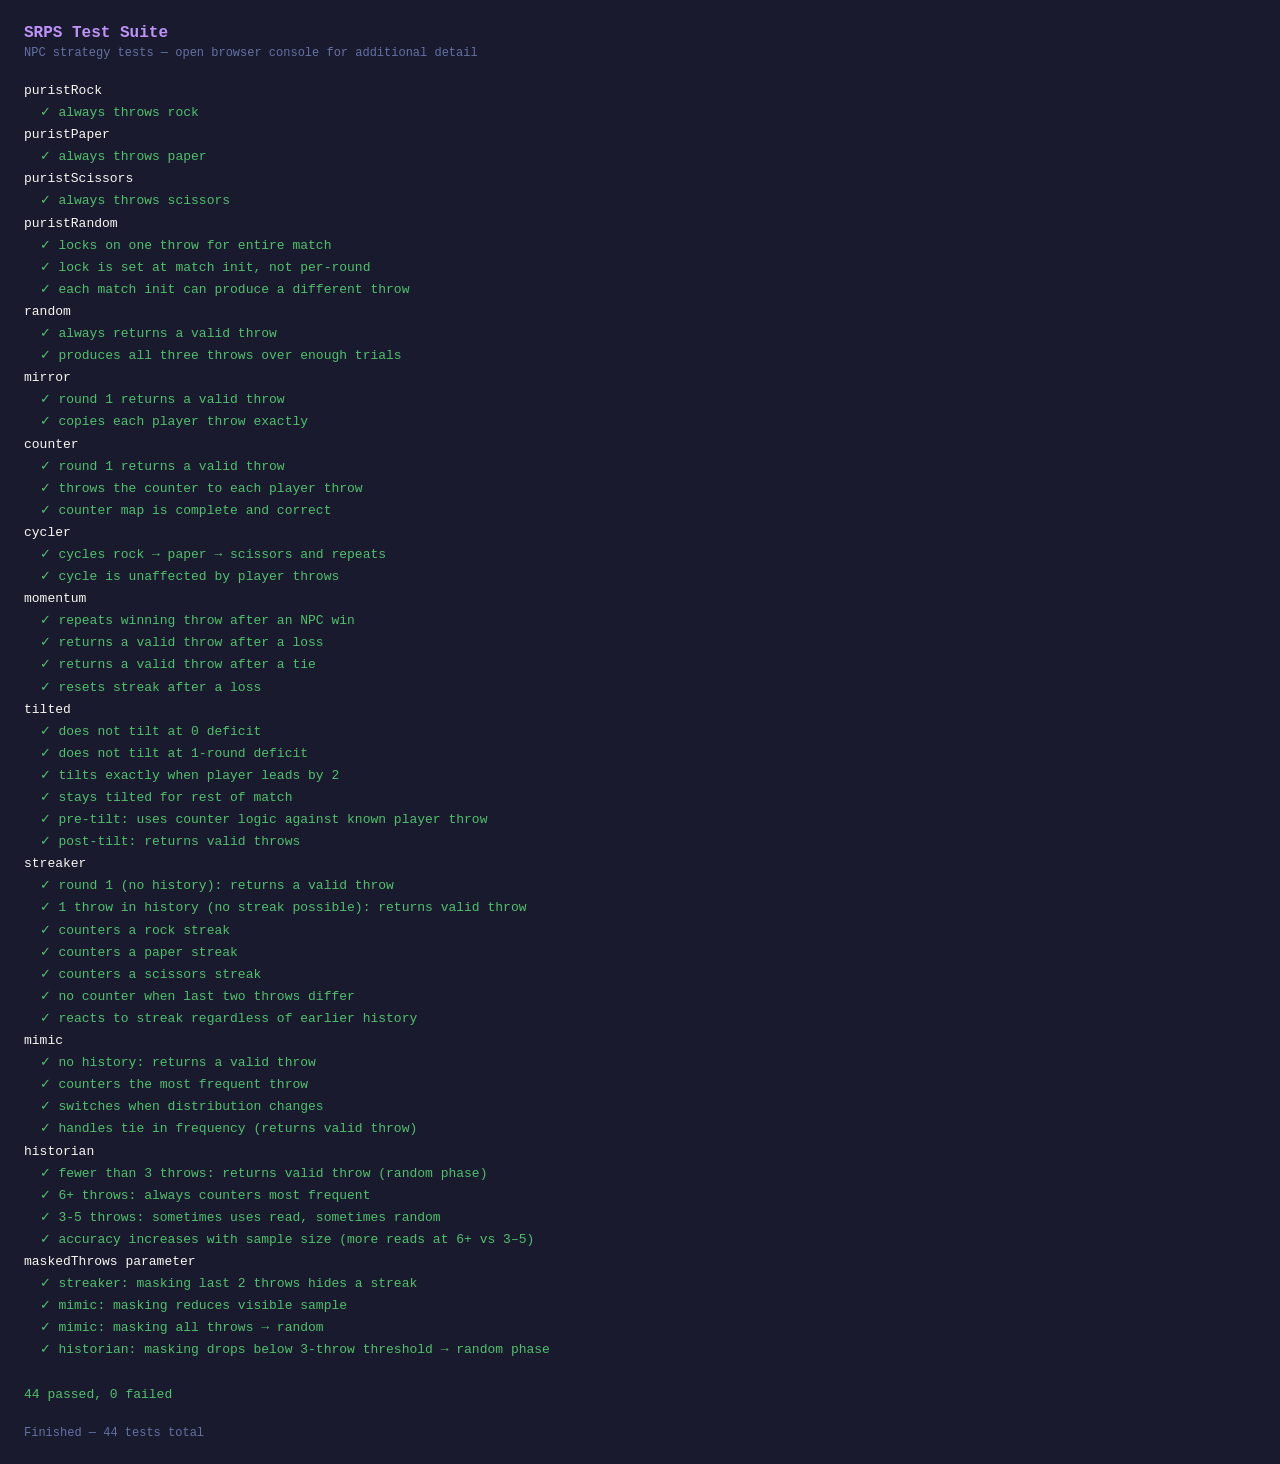
==== tests.html @ d5f6846d "v0.1.2: full season loop, all 5 tournaments, bracket toggle - All 5 tournament tiers with correct br" ====
<!DOCTYPE html>
<html lang="en">
<head>
  <meta charset="UTF-8">
  <title>SRPS Tests</title>
  <style>
    body {
      background: #1a1a2e;
      color: #f8f8f2;
      font-family: 'Courier New', monospace;
      font-size: 13px;
      padding: 24px;
      margin: 0;
    }
    h1 { color: #bd93f9; margin: 0 0 4px; font-size: 16px; }
    p  { color: #6272a4; margin: 0 0 20px; font-size: 12px; }
    #output {
      white-space: pre;
      line-height: 1.7;
    }
    #status {
      margin-top: 20px;
      font-size: 12px;
      color: #6272a4;
    }
  </style>
</head>
<body>
  <h1>SRPS Test Suite</h1>
  <p>NPC strategy tests — open browser console for additional detail</p>
  <div id="output">Running…</div>
  <div id="status"></div>

  <script type="module">
    import { runAll } from './js/tests/testRunner.js';
    import './js/tests/npc.test.js';

    const output = document.getElementById('output');
    const status = document.getElementById('status');

    const { totalPass, totalFail } = await runAll(output);

    status.textContent = `Finished — ${totalPass + totalFail} tests total`;
    document.title = `${totalFail === 0 ? '✓' : '✗'} SRPS Tests`;
  </script>
</body>
</html>
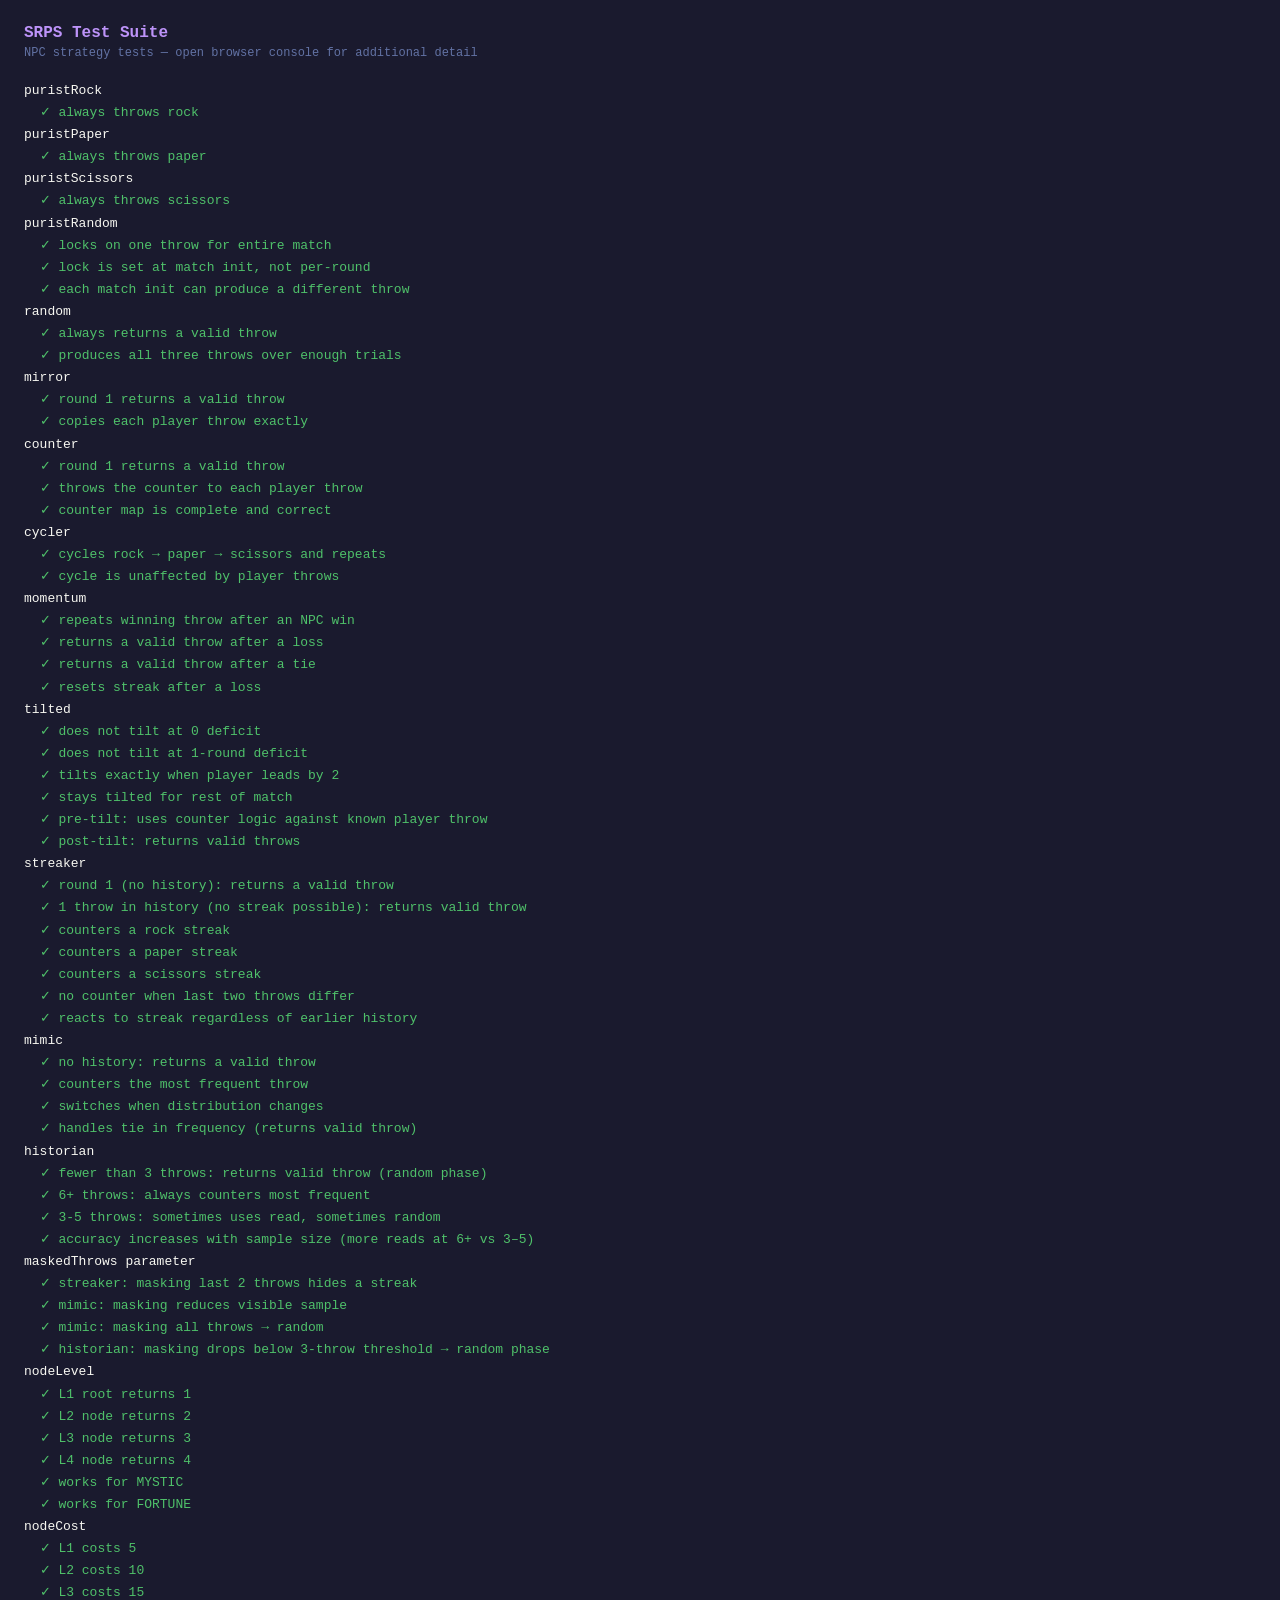
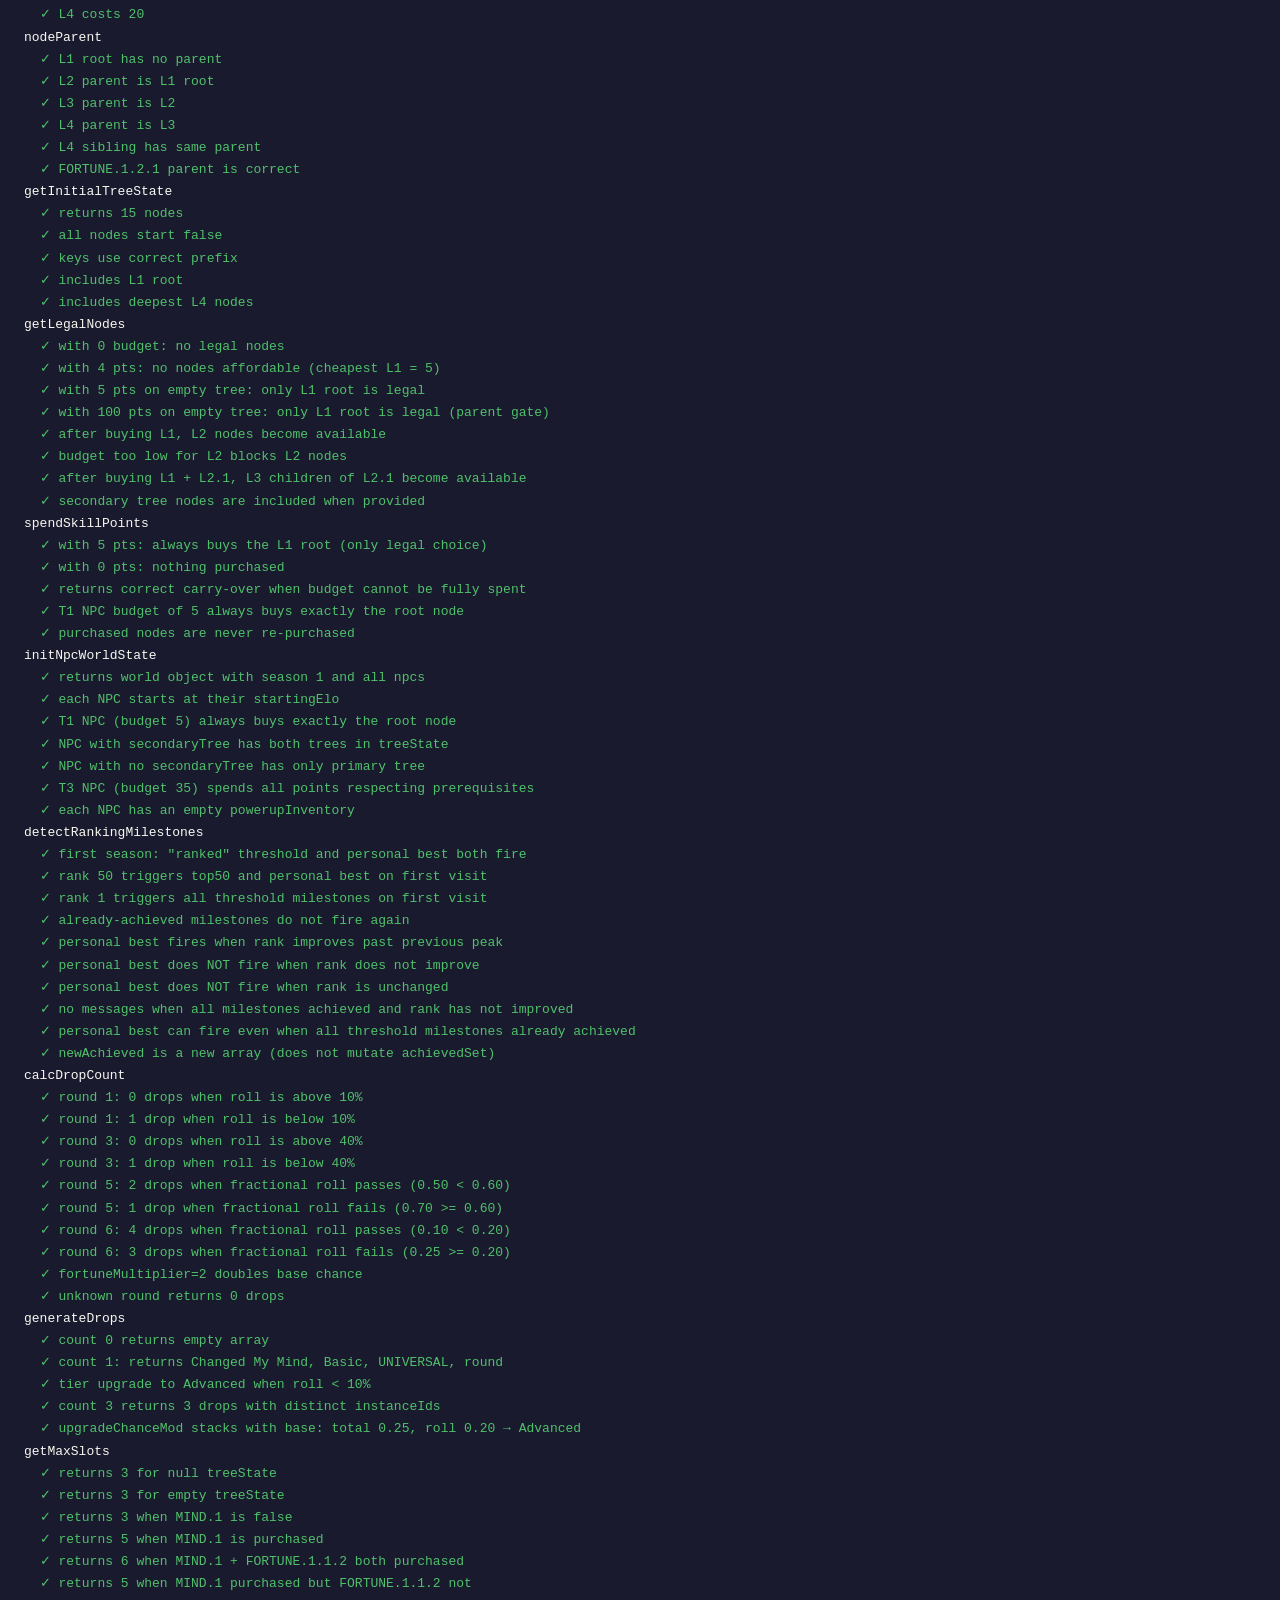
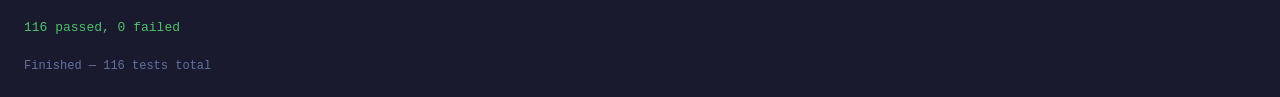
==== commit 35f9b662: "v0.2: full season loop, powerup system, persistent HUD, and UI polish New screens & systems: - caree" ====
--- a/tests.html
+++ b/tests.html
@@ -34,6 +34,8 @@
   <script type="module">
     import { runAll } from './js/tests/testRunner.js';
     import './js/tests/npc.test.js';
+    import './js/tests/seasonEngine.test.js';
+    import './js/tests/powerupEngine.test.js';
 
     const output = document.getElementById('output');
     const status = document.getElementById('status');
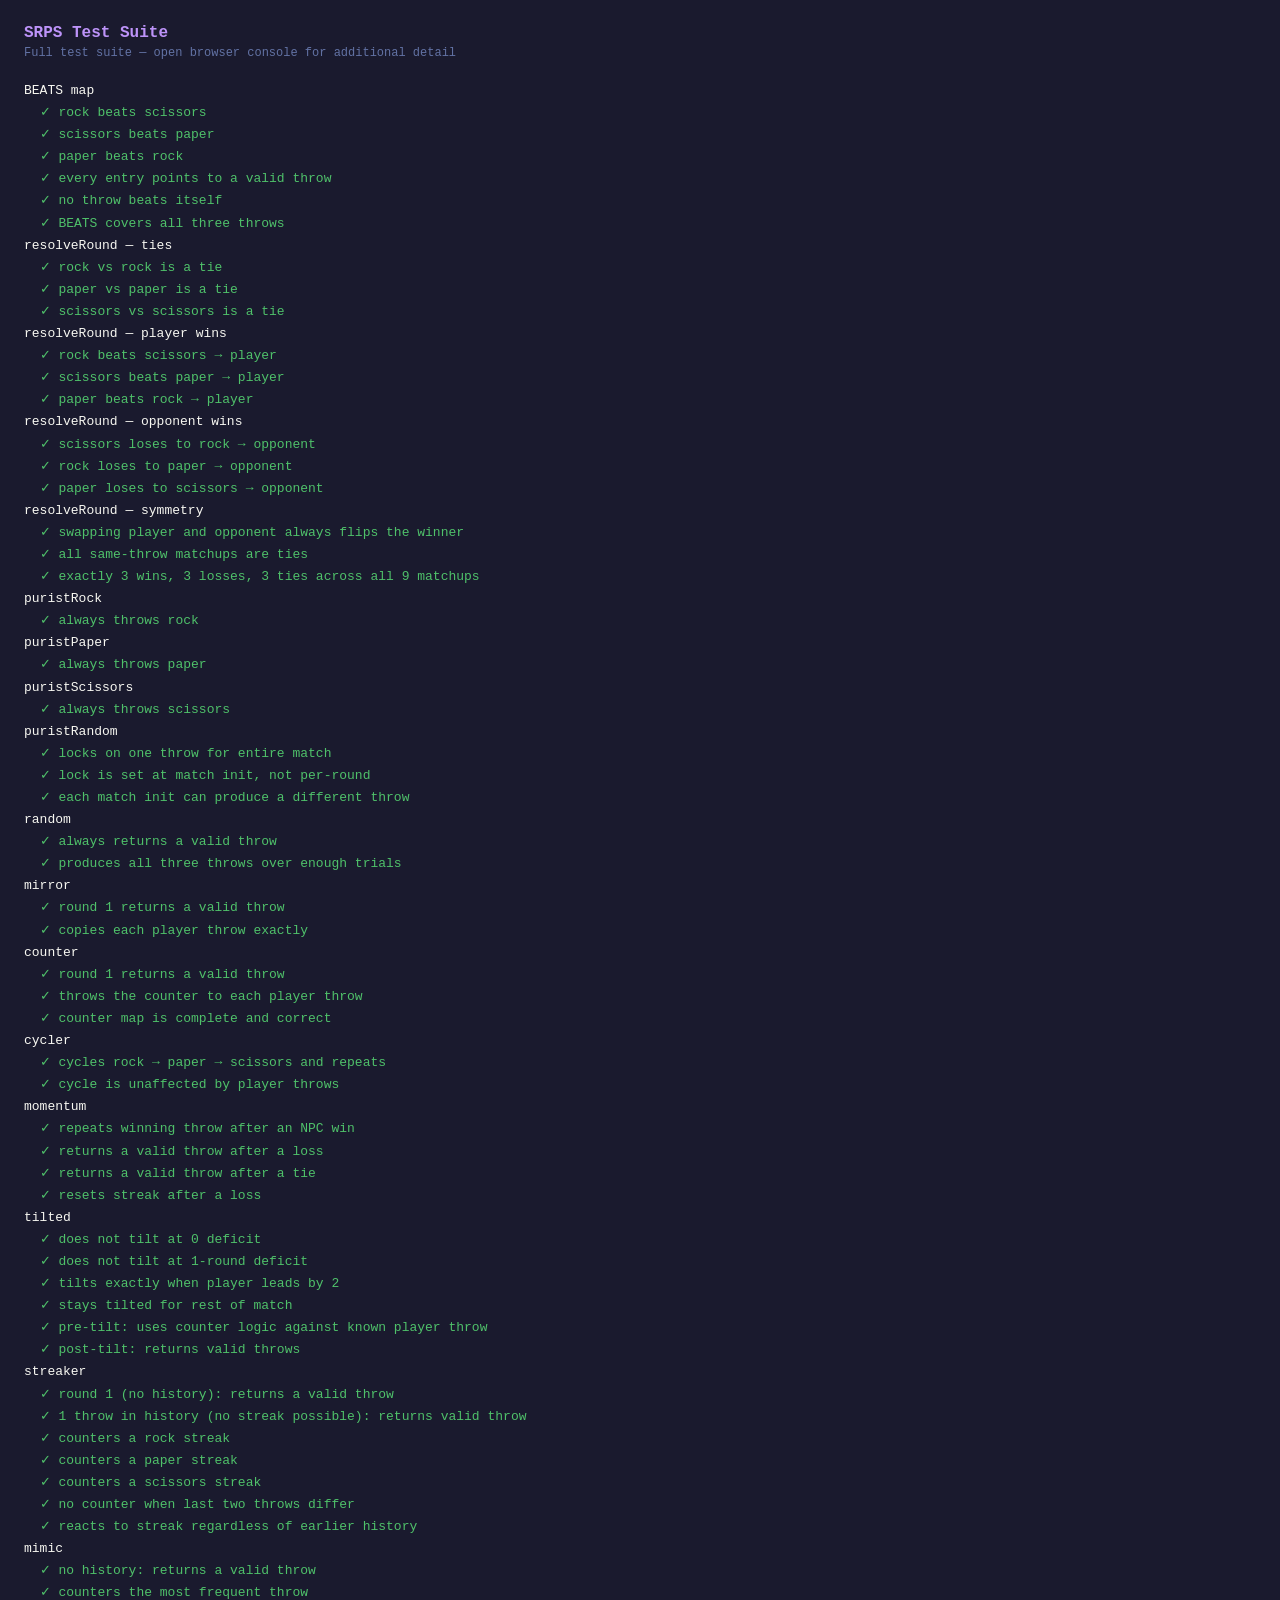
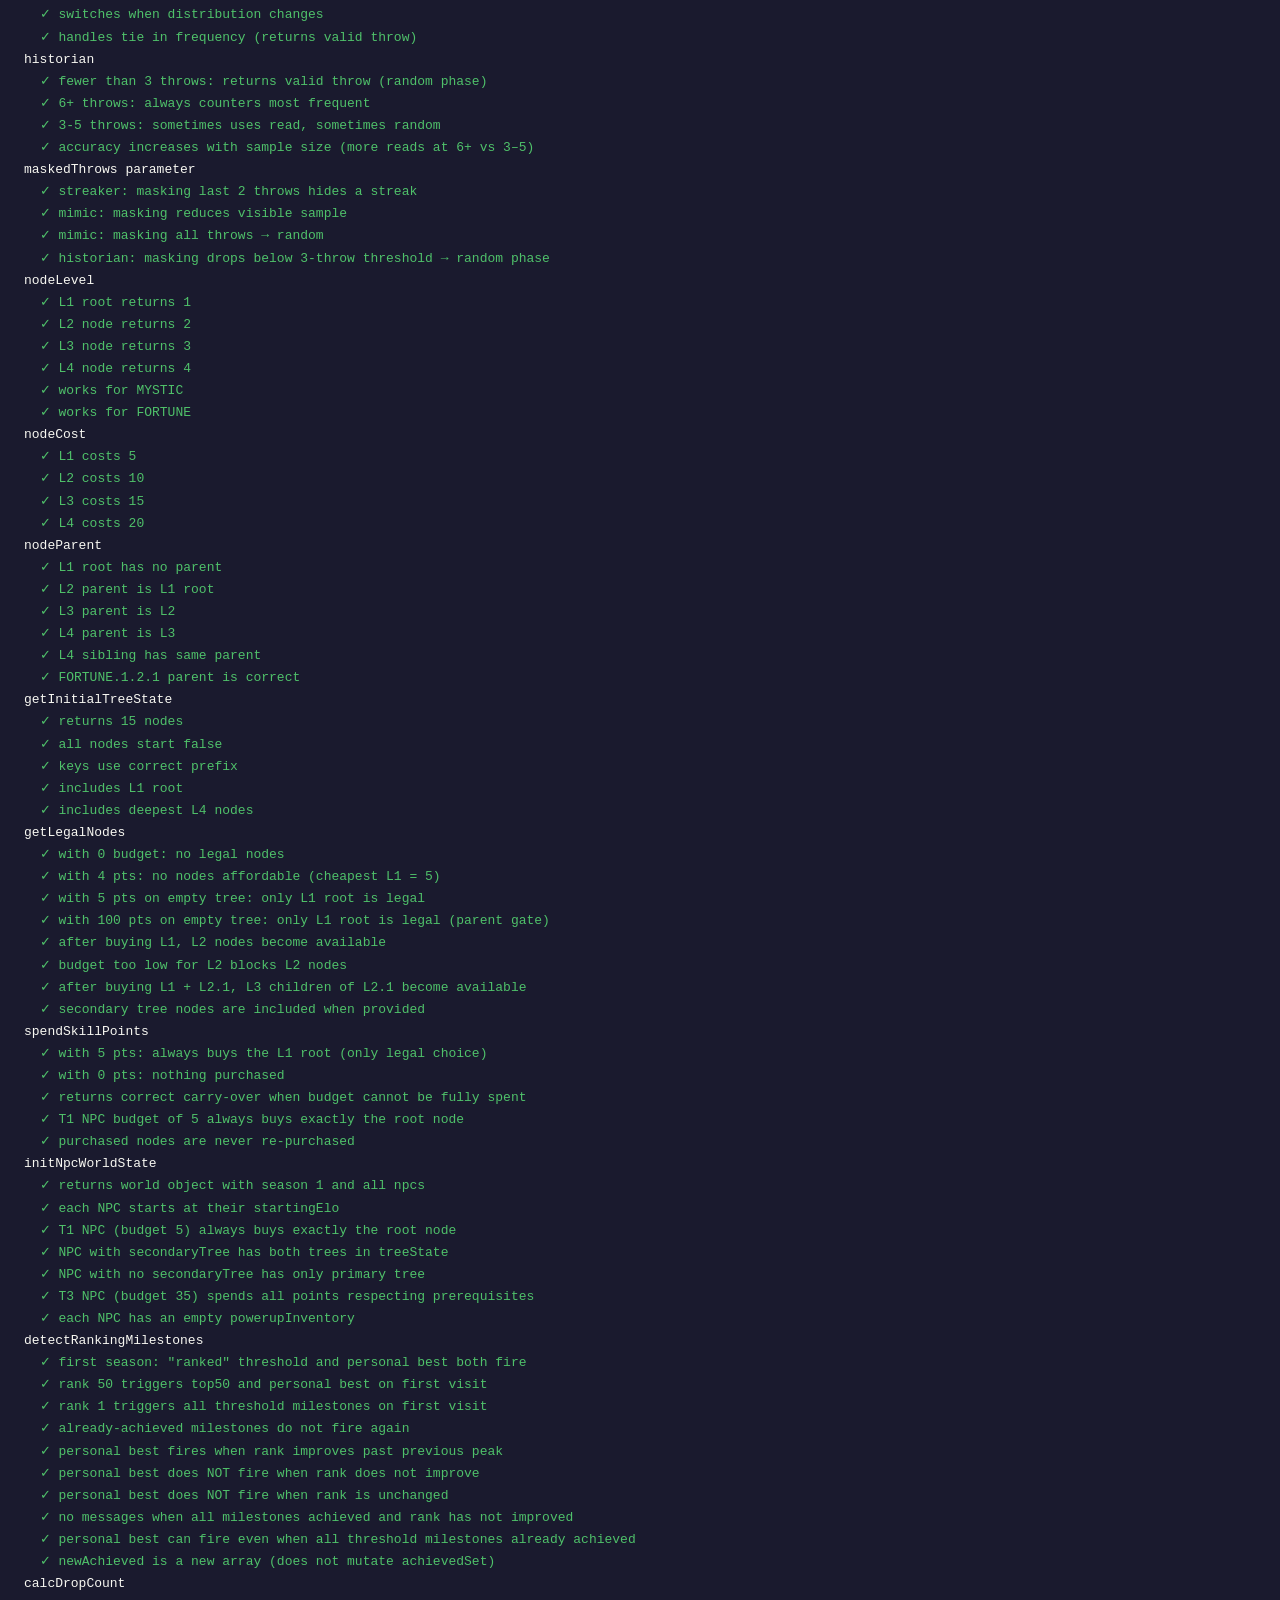
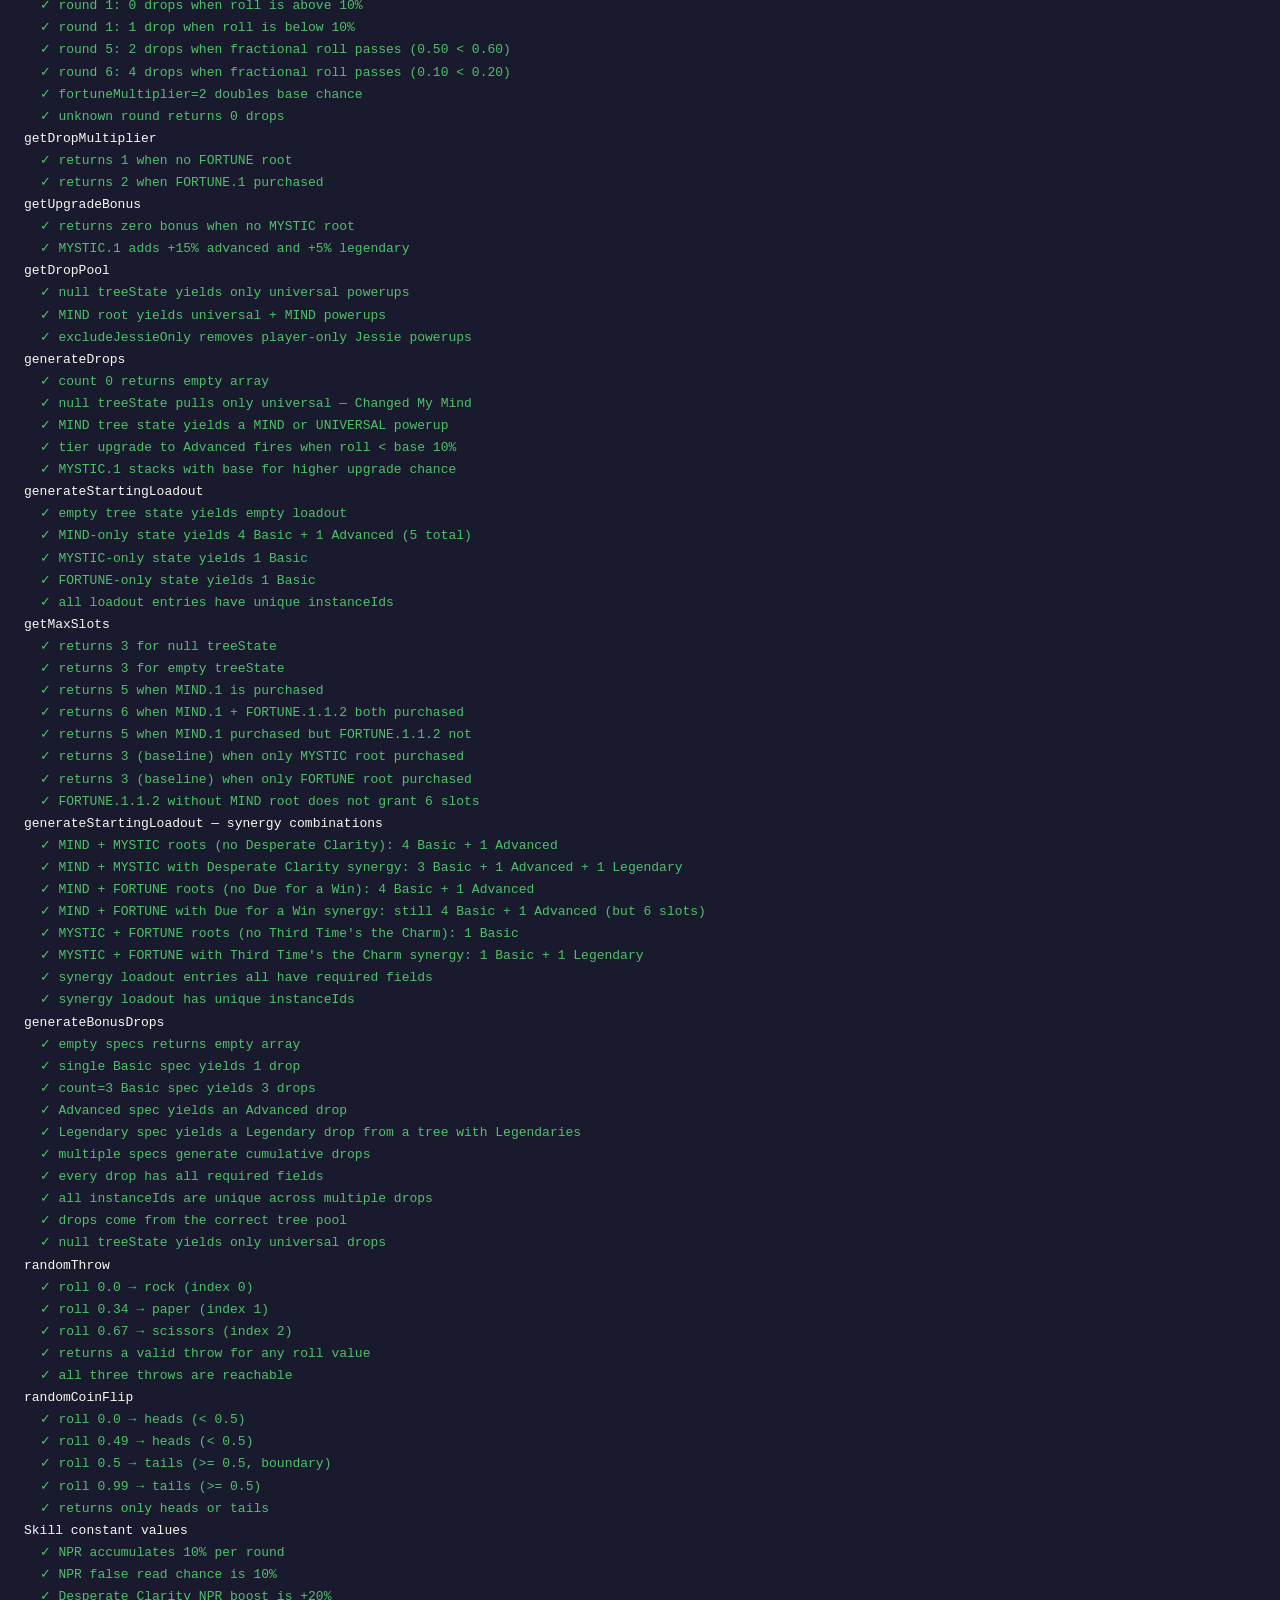
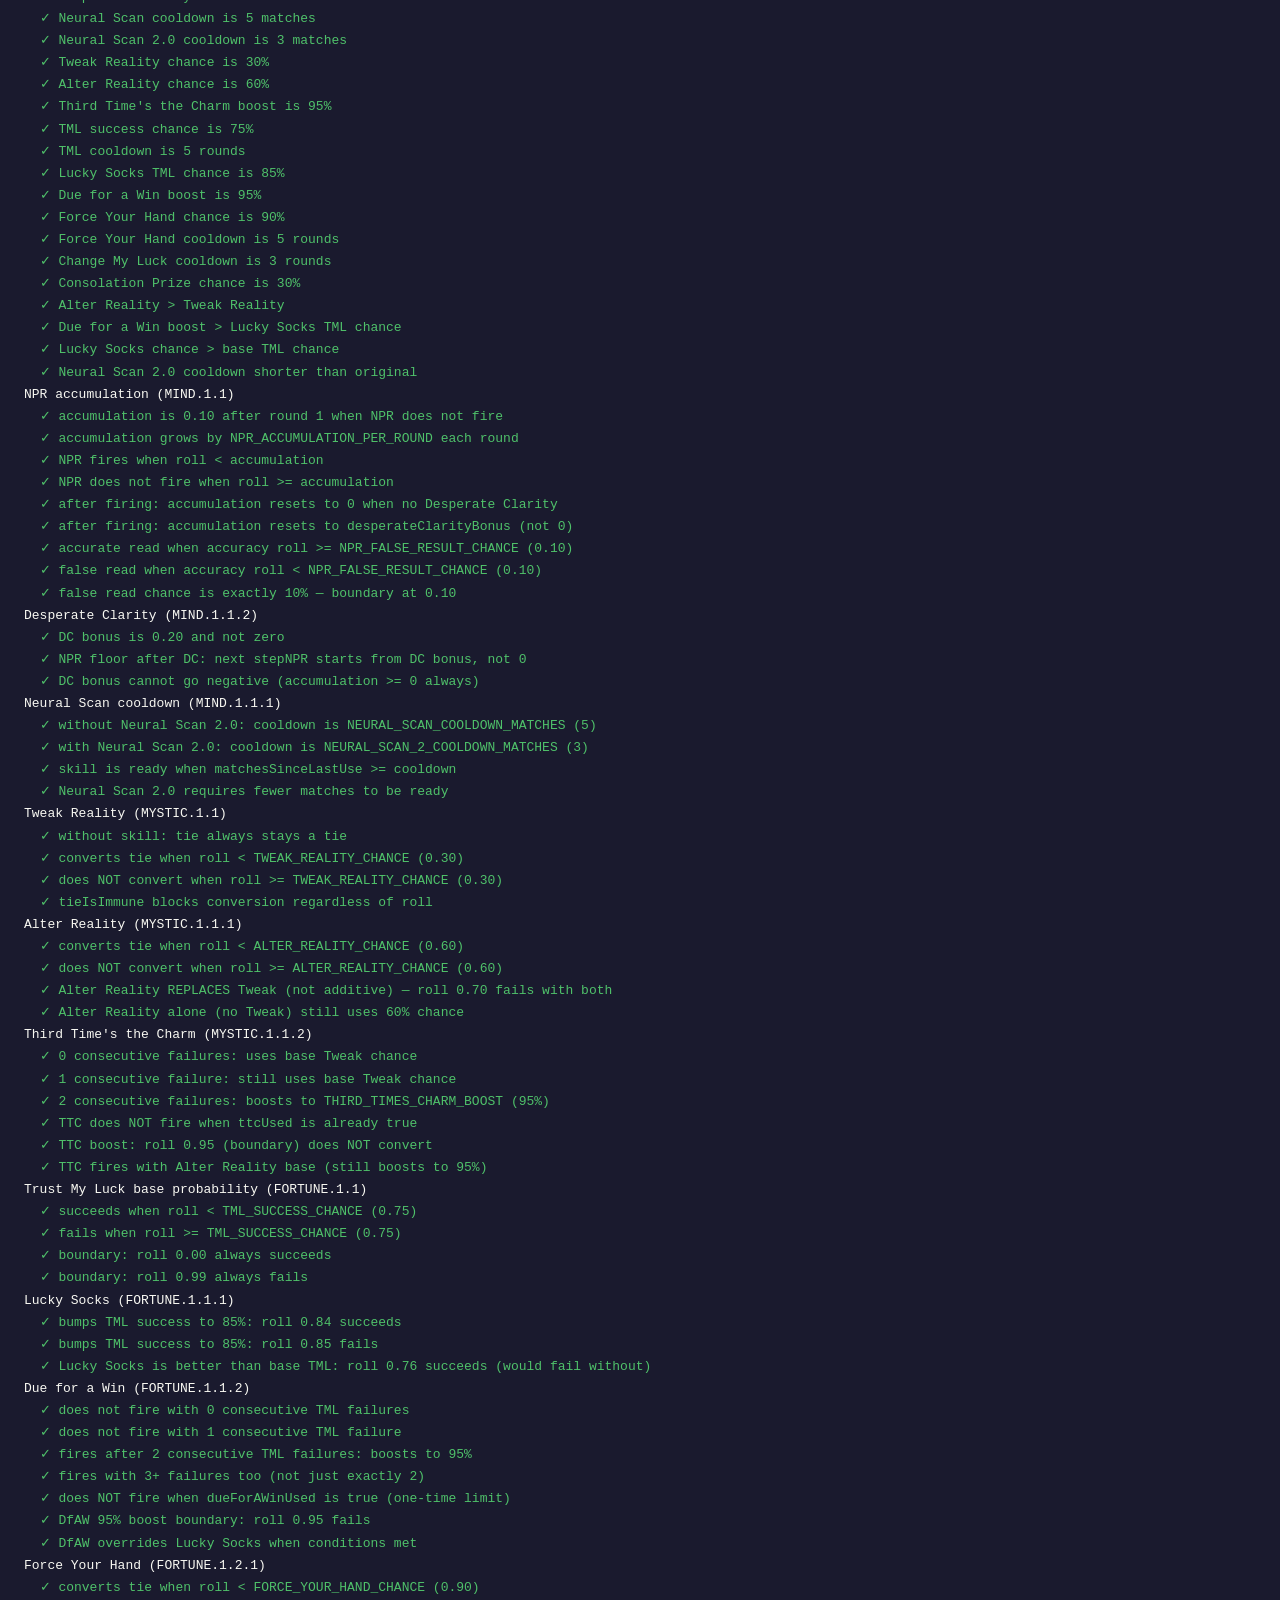
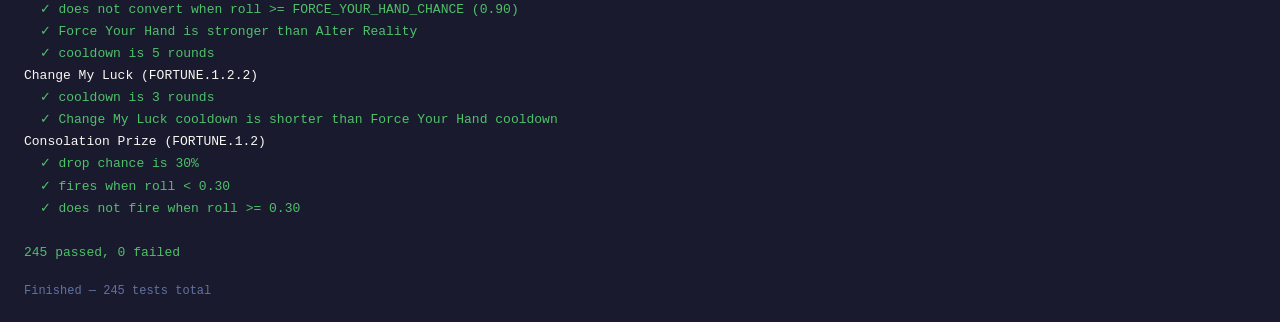
==== commit 5ab2cc2d: "v0.3: remaining powerups, skill cooldown system, full test suite MIND: Espresso Shot (player picks b" ====
--- a/tests.html
+++ b/tests.html
@@ -27,15 +27,17 @@
 </head>
 <body>
   <h1>SRPS Test Suite</h1>
-  <p>NPC strategy tests — open browser console for additional detail</p>
+  <p>Full test suite — open browser console for additional detail</p>
   <div id="output">Running…</div>
   <div id="status"></div>
 
   <script type="module">
     import { runAll } from './js/tests/testRunner.js';
+    import './js/tests/round.test.js';
     import './js/tests/npc.test.js';
     import './js/tests/seasonEngine.test.js';
     import './js/tests/powerupEngine.test.js';
+    import './js/tests/skills.test.js';
 
     const output = document.getElementById('output');
     const status = document.getElementById('status');
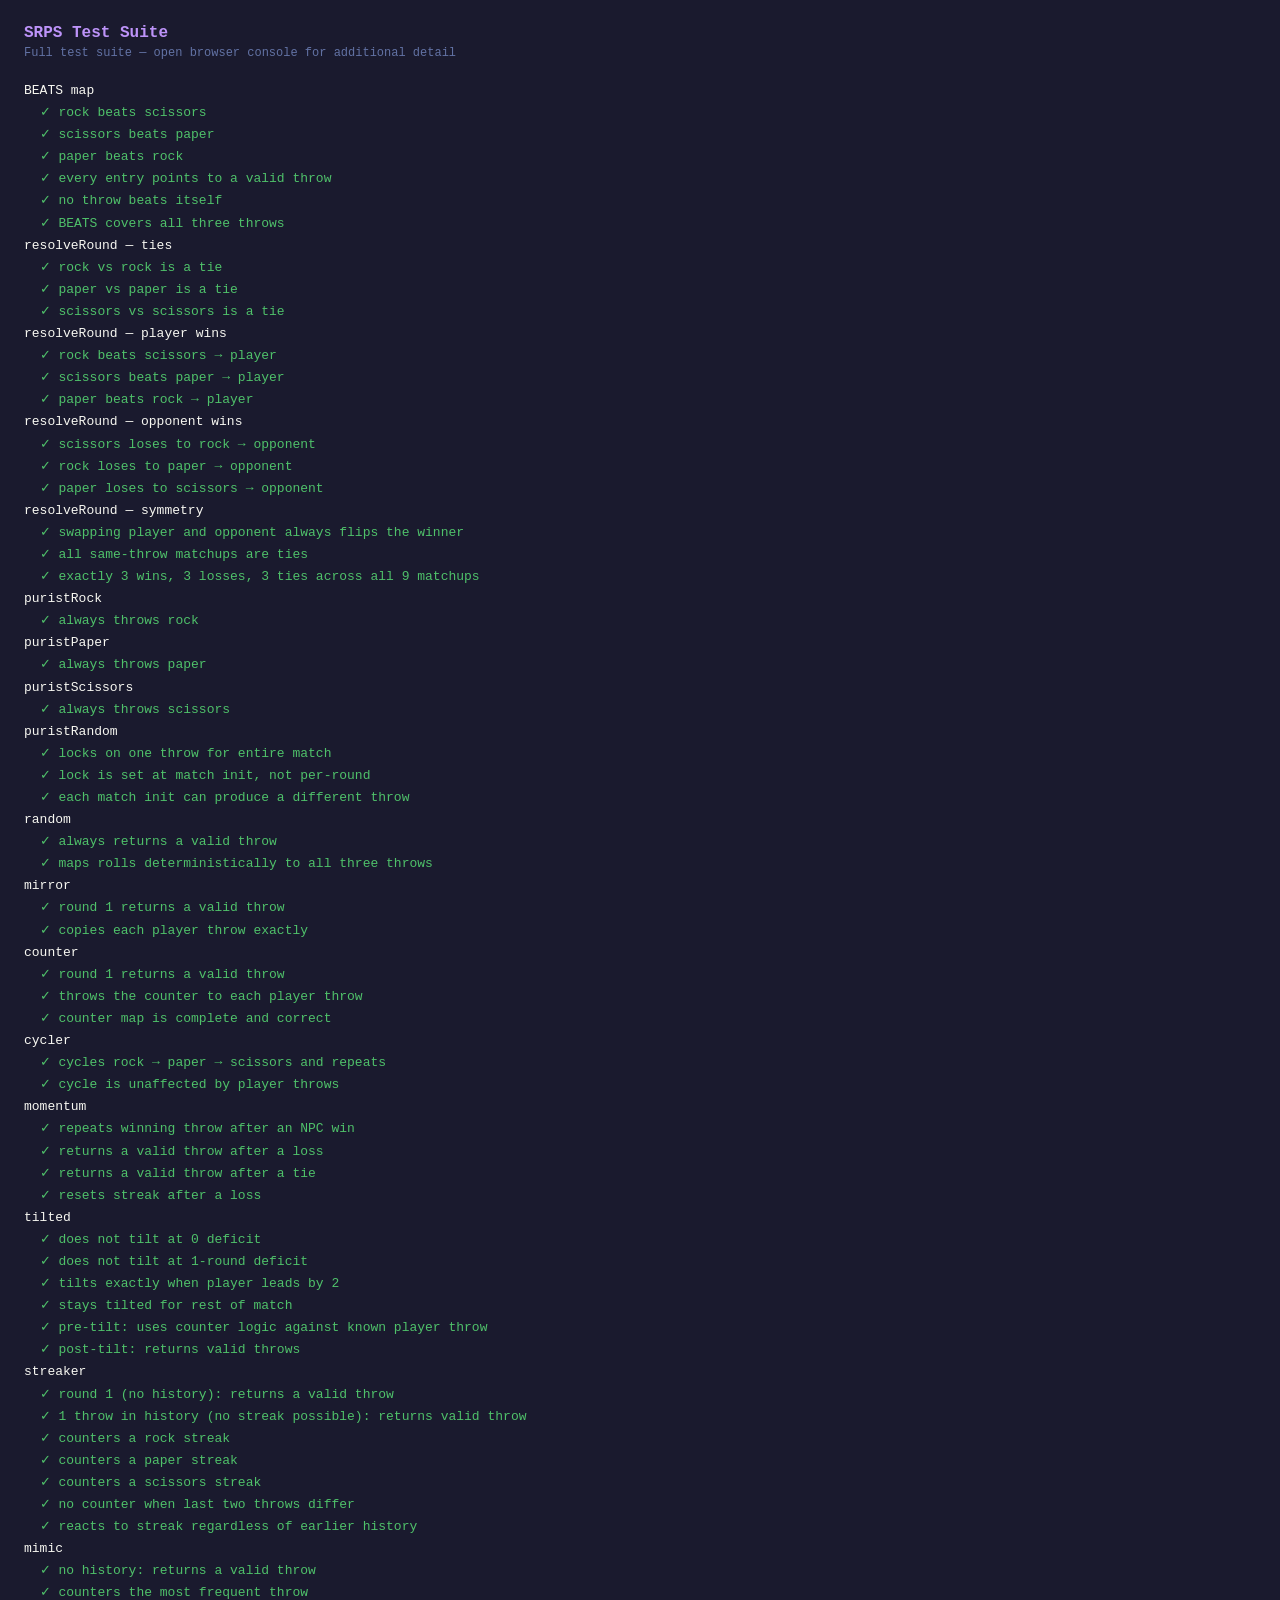
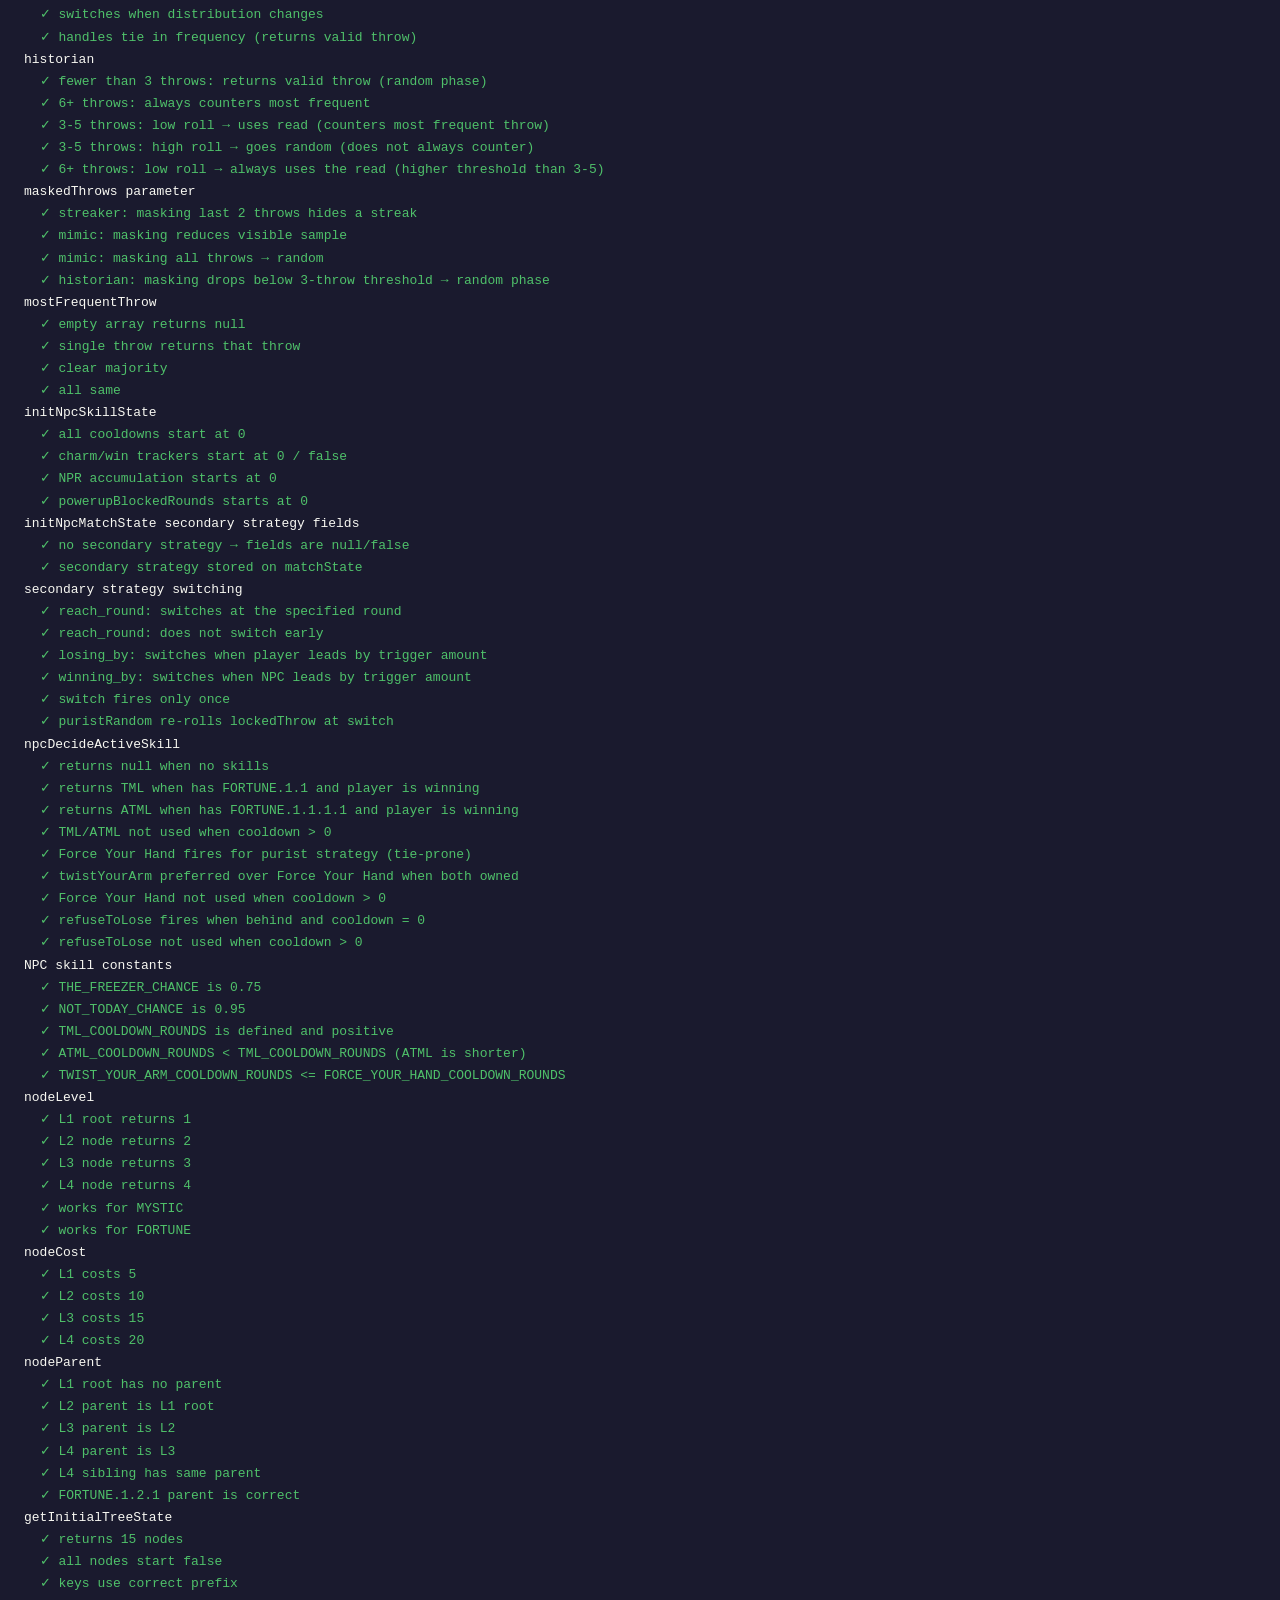
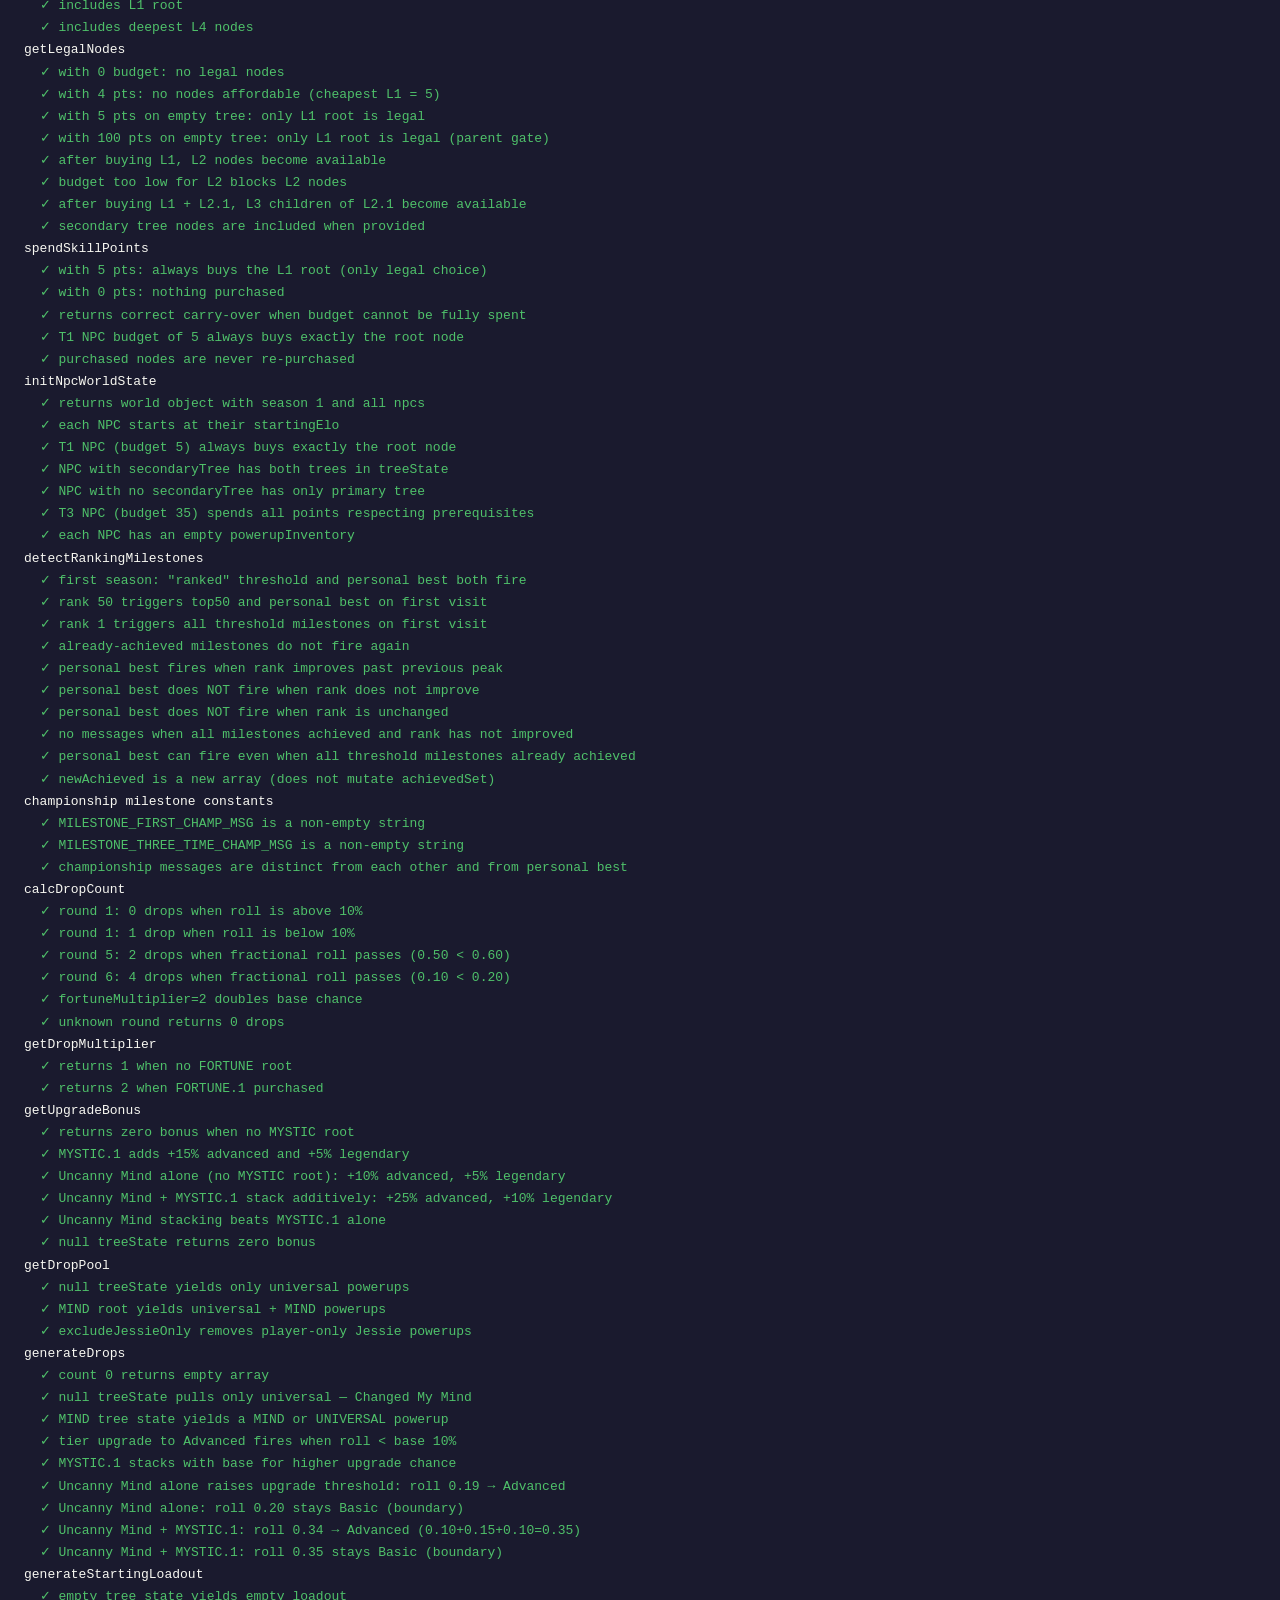
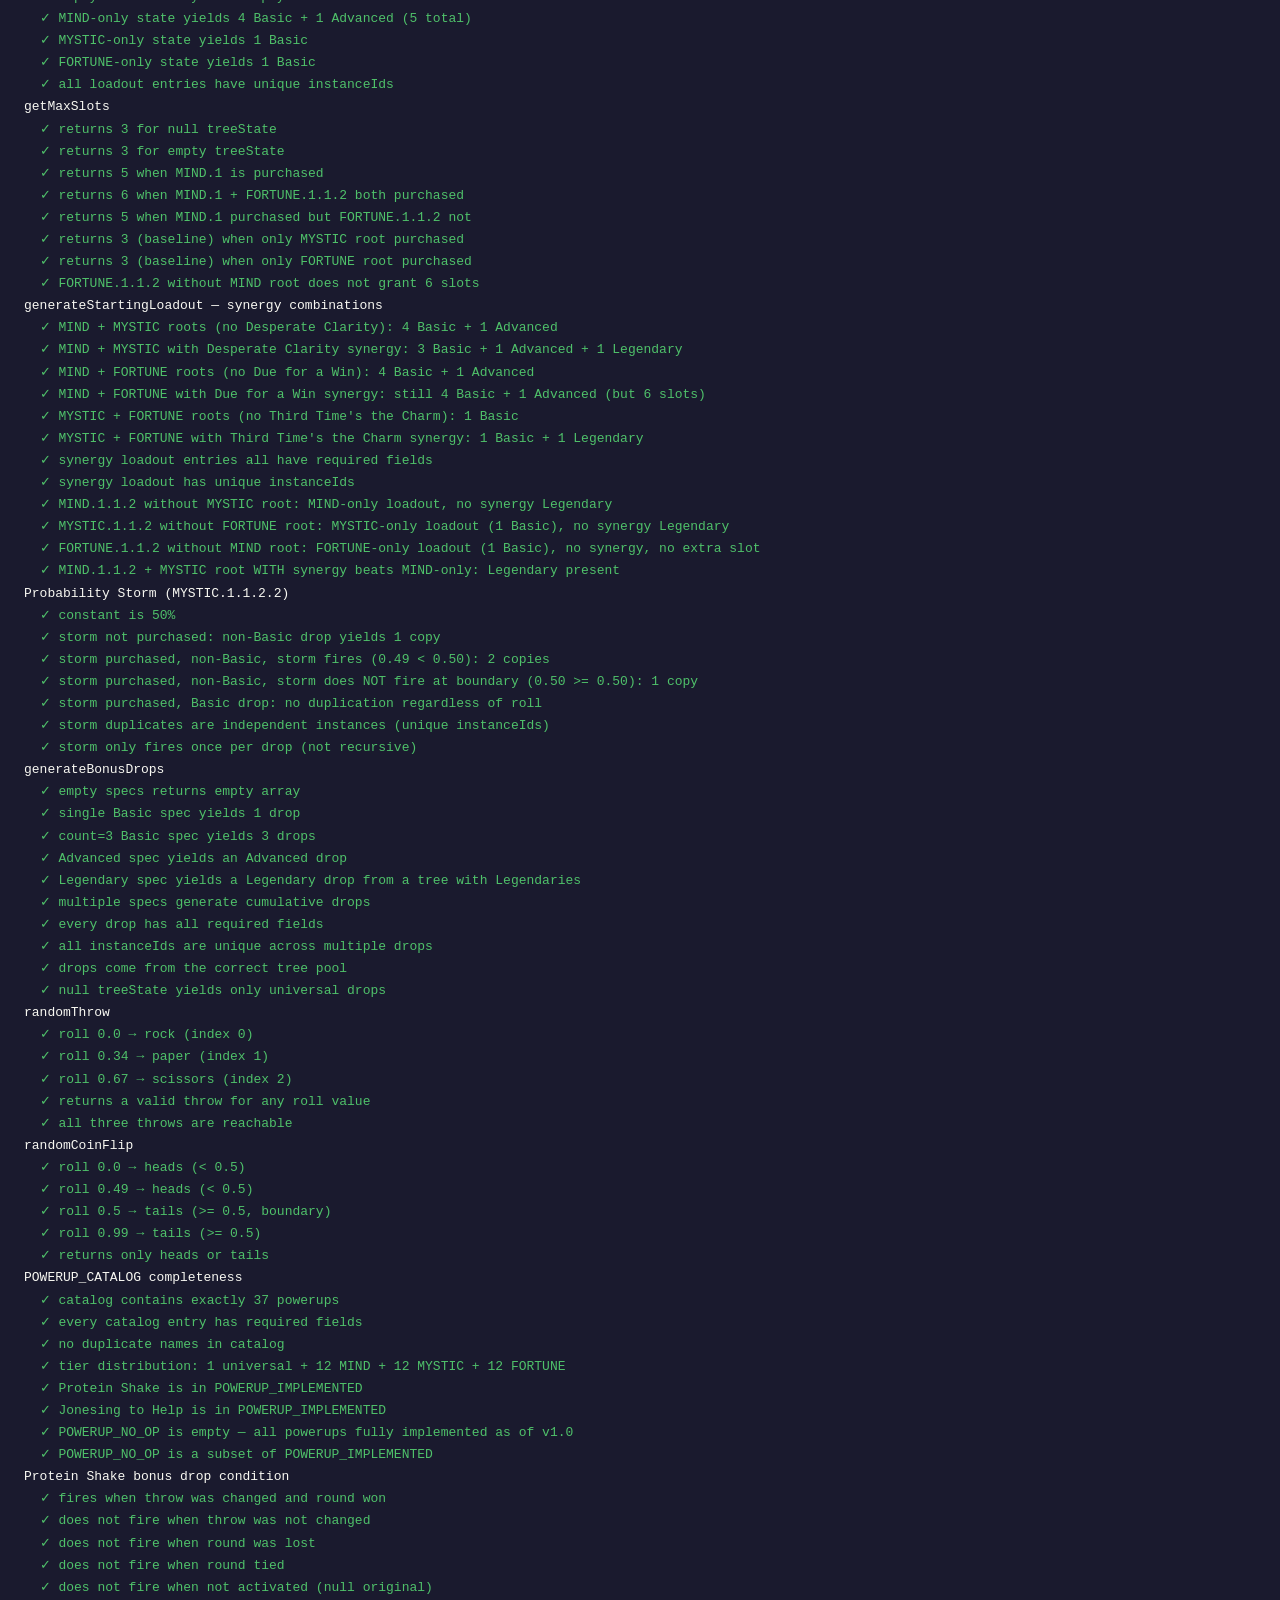
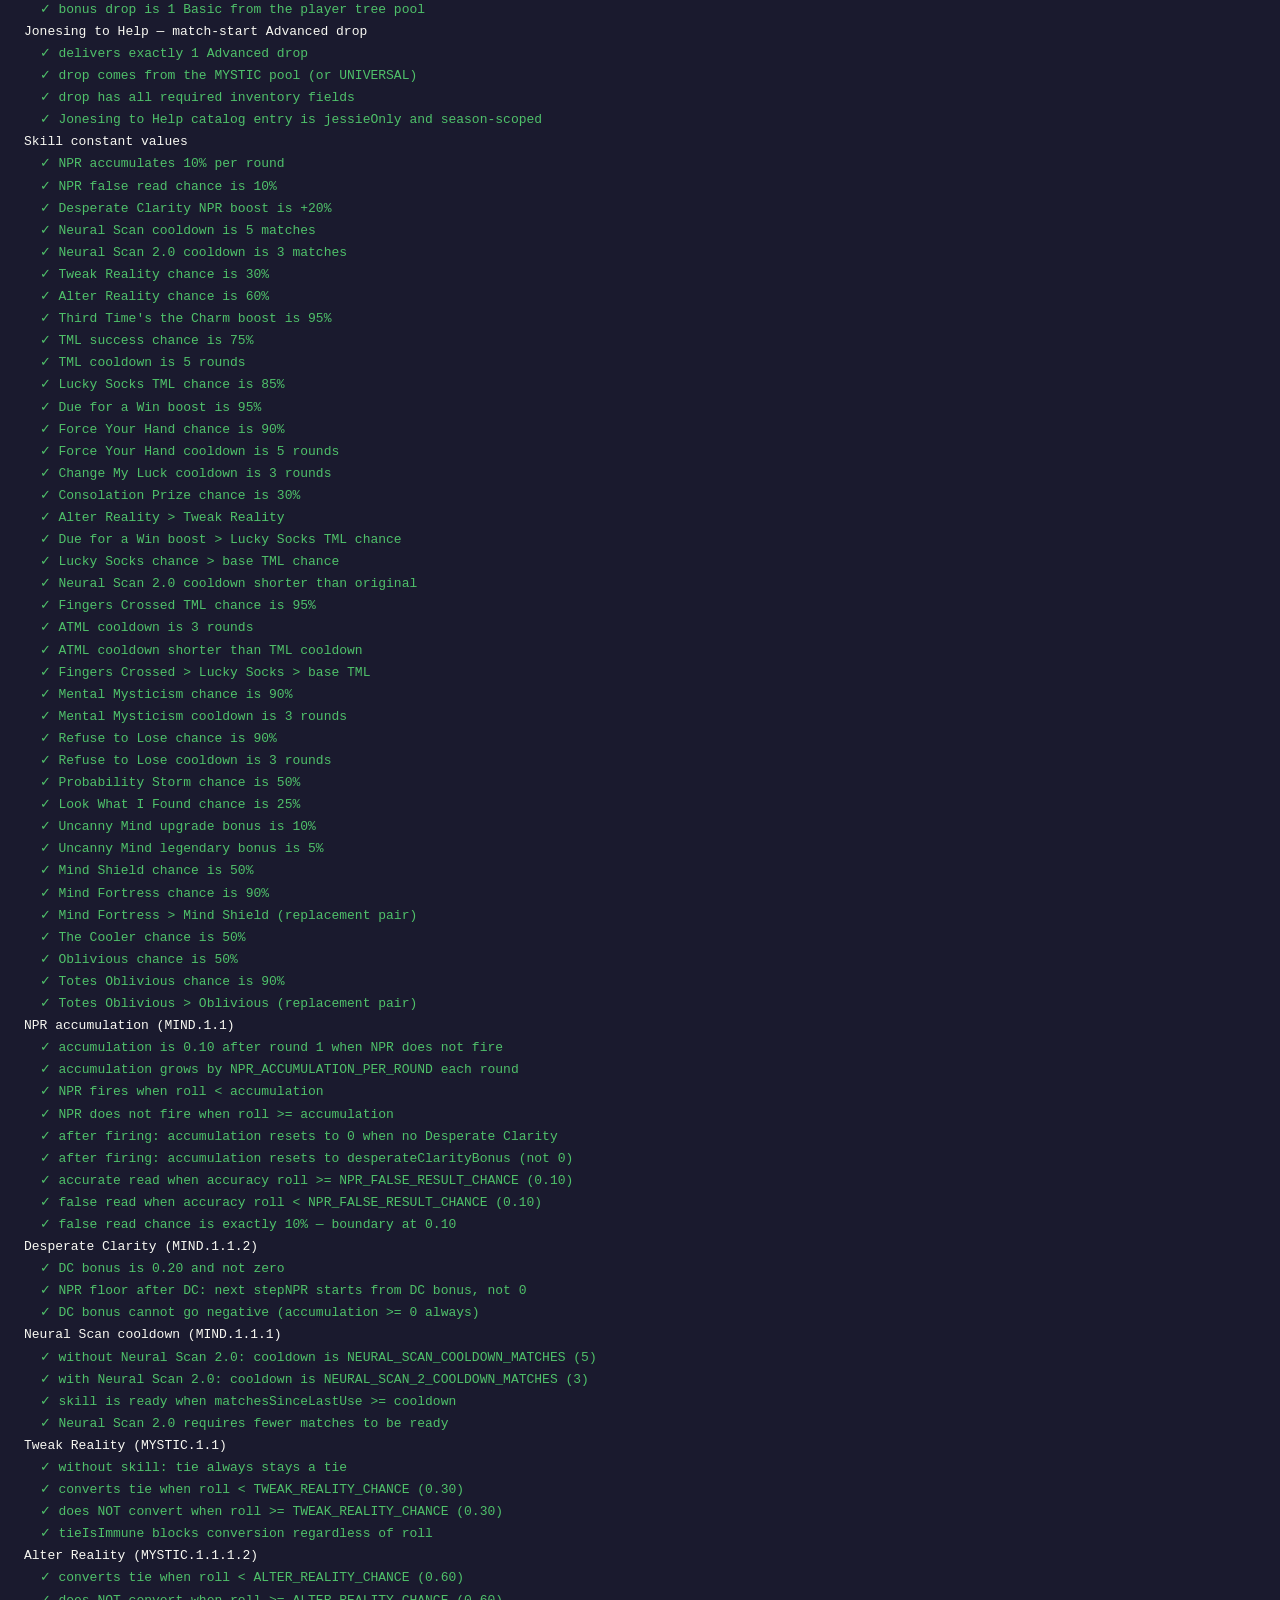
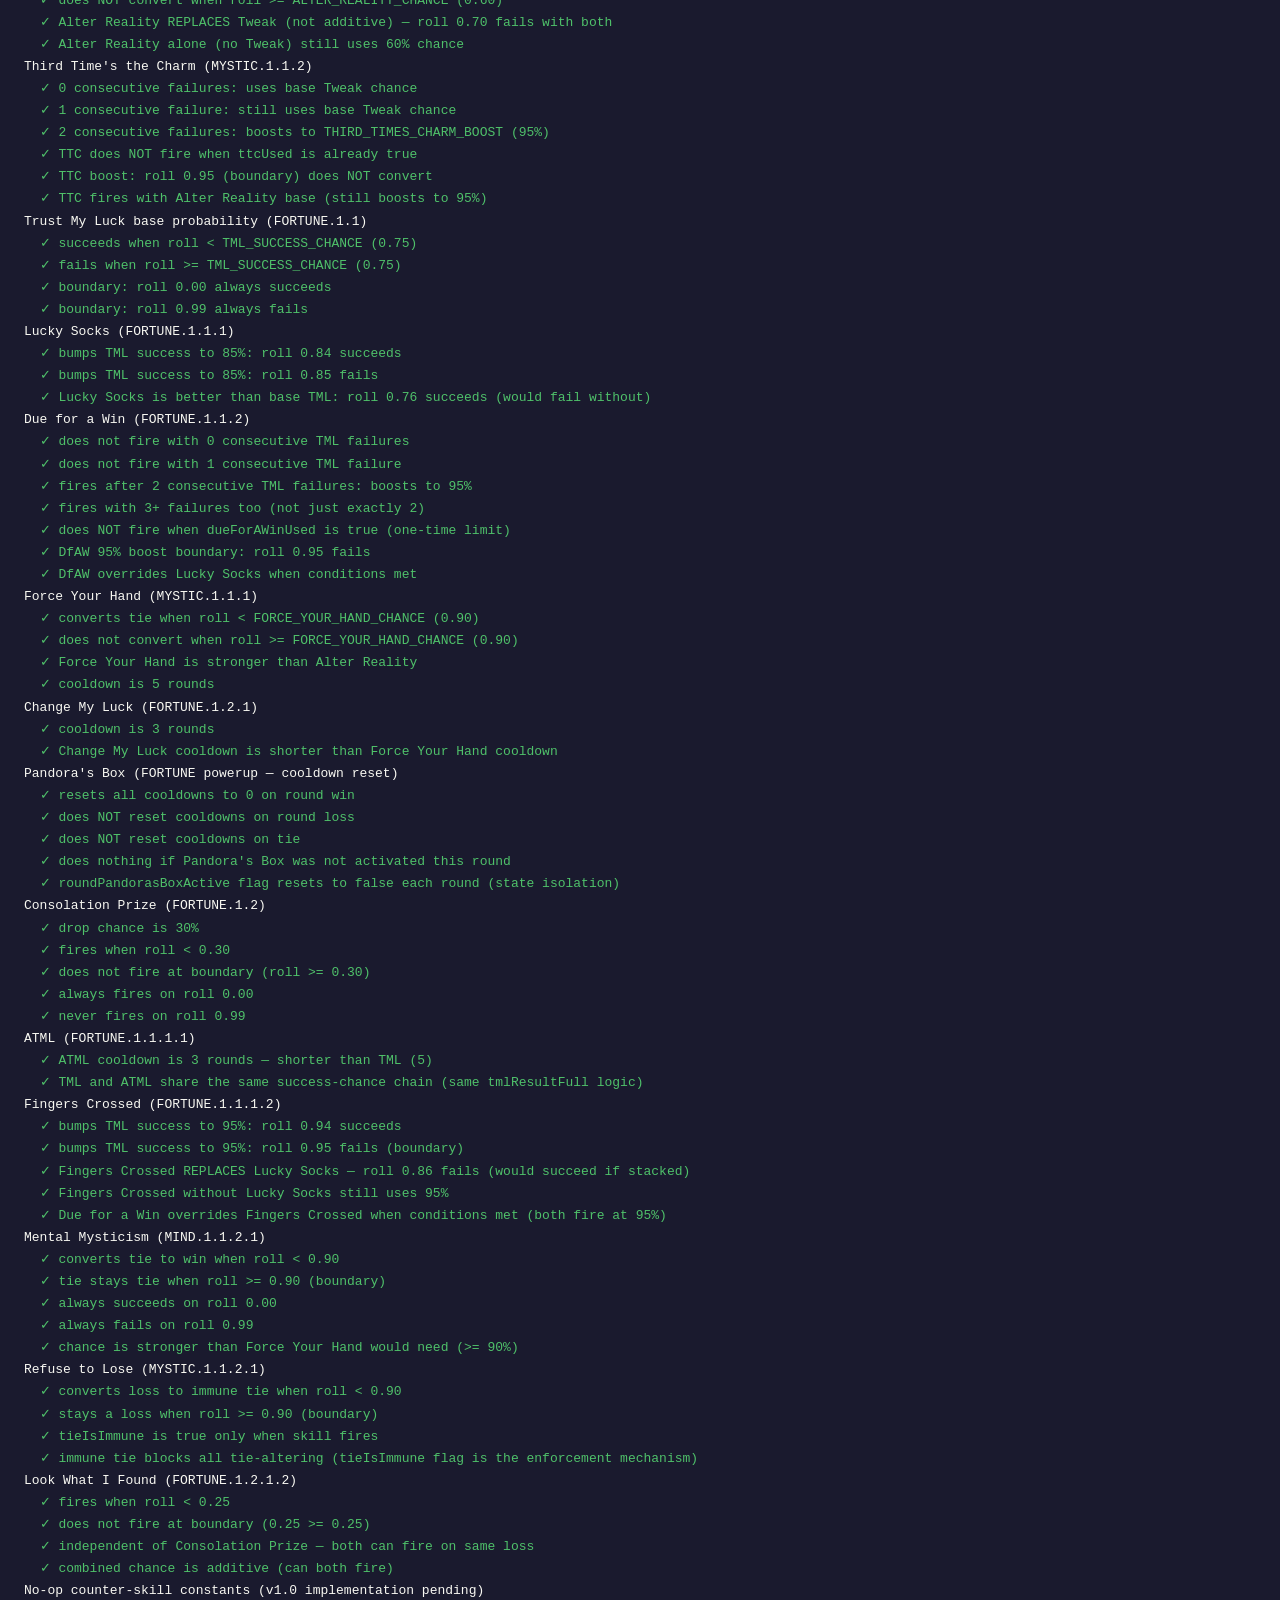
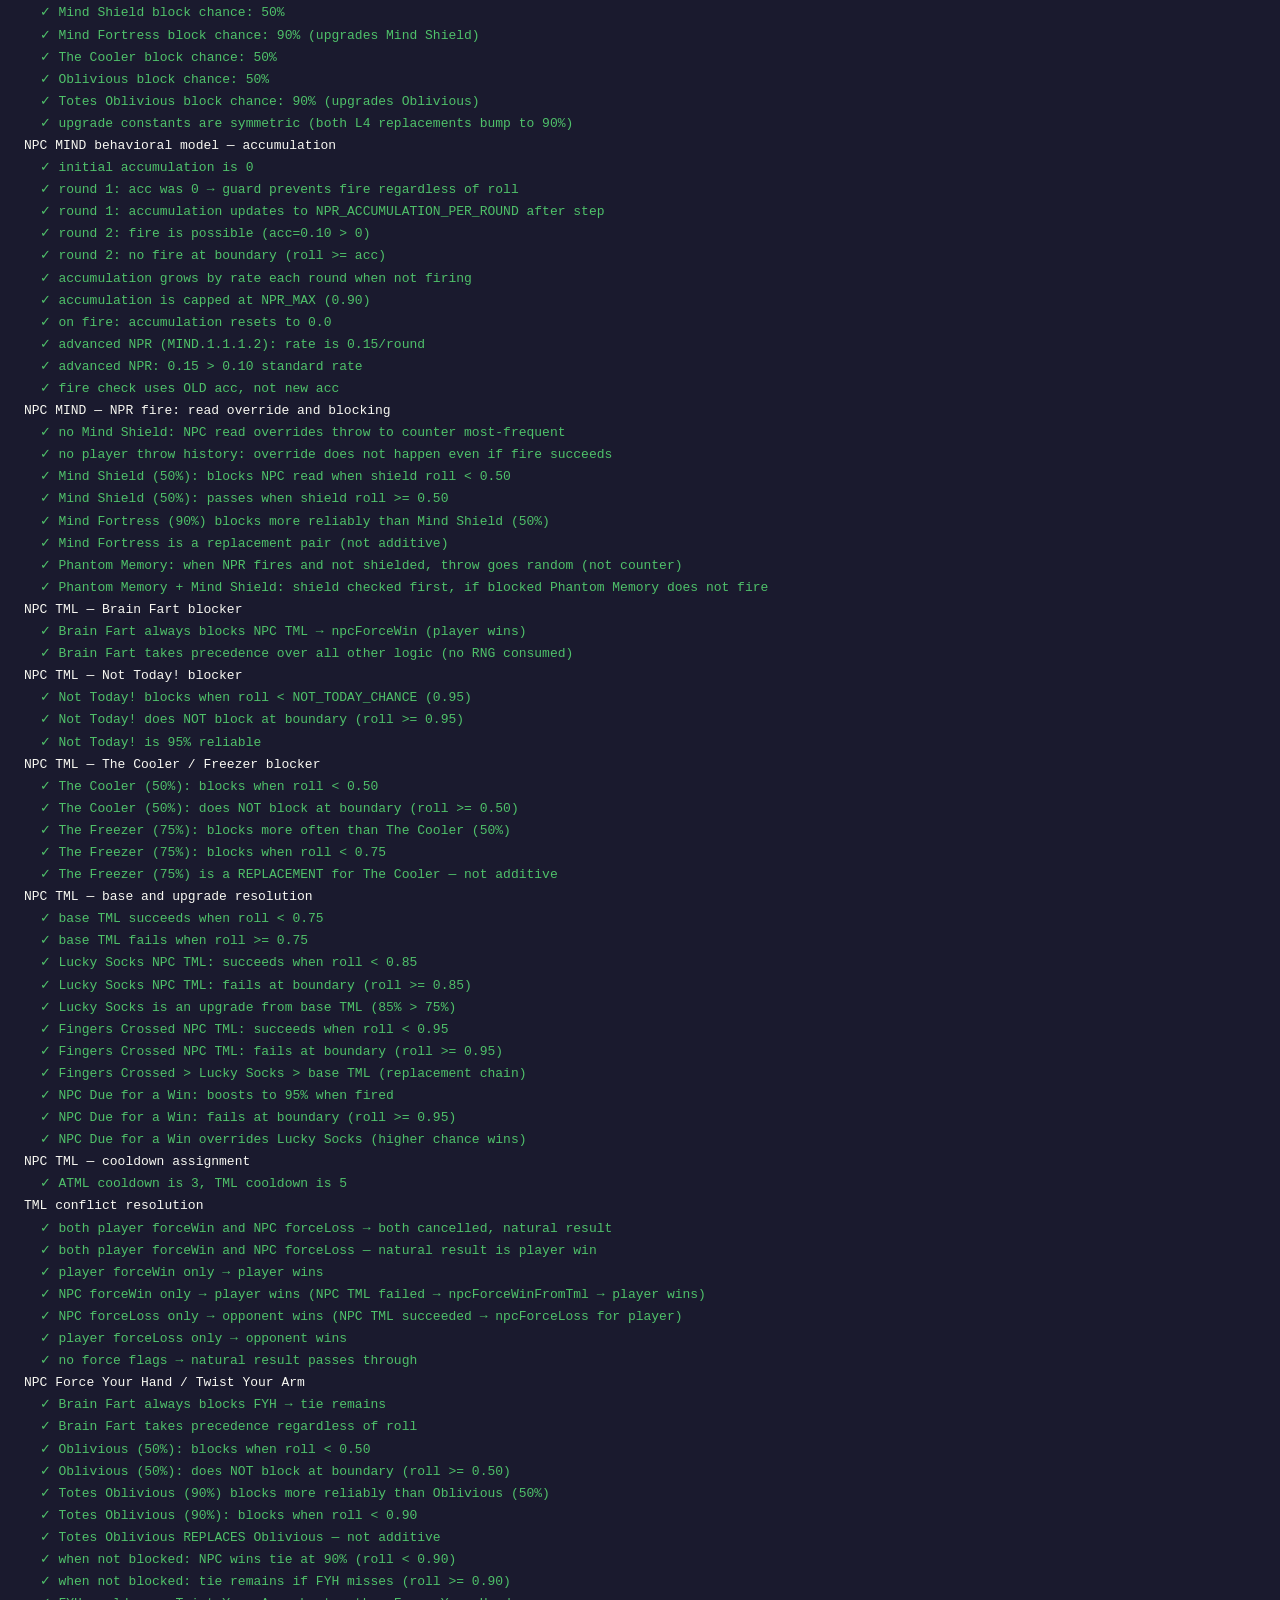
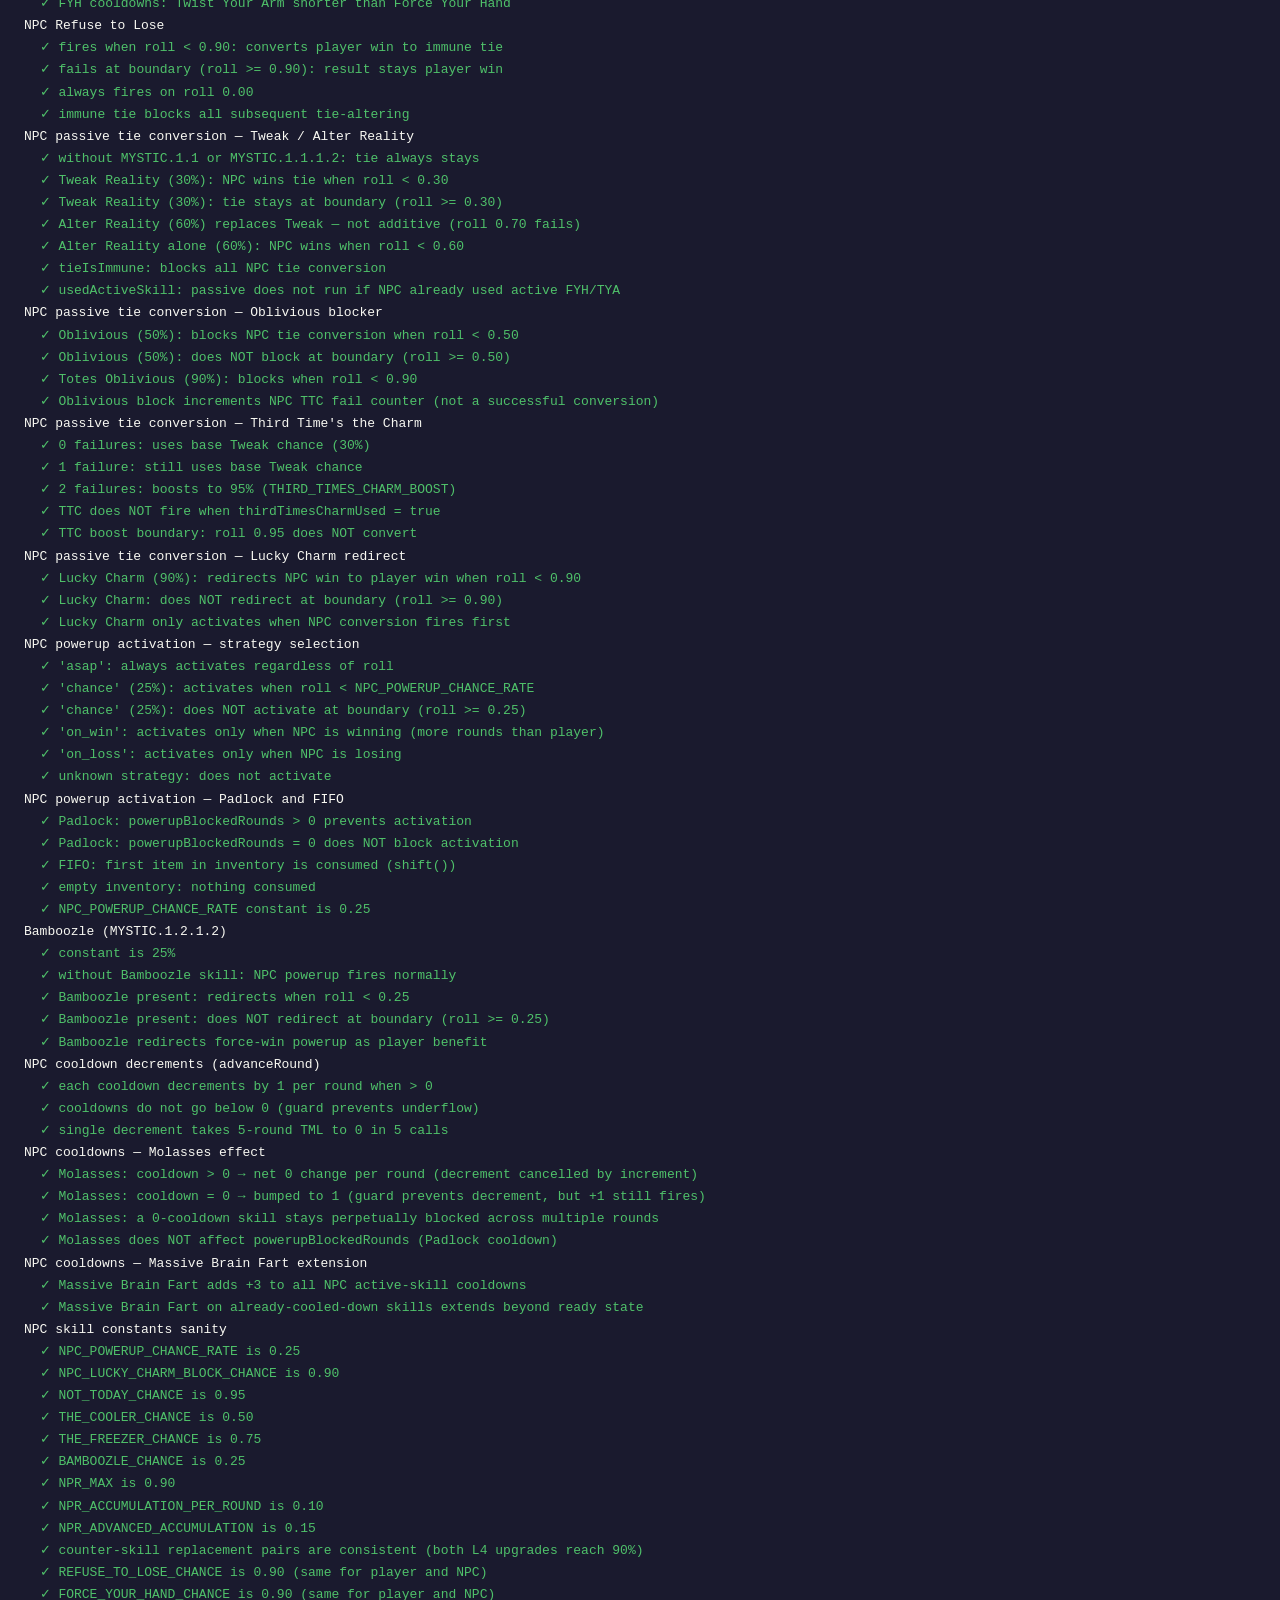
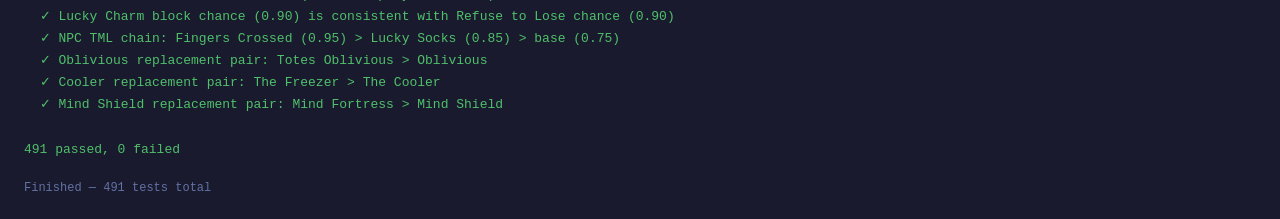
==== commit cd20021a: "v0.98 with improved testsuite - Add npcSkills.test.js: full NPC skill & powerup coverage (v1.0 NPC s" ====
--- a/tests.html
+++ b/tests.html
@@ -38,6 +38,7 @@
     import './js/tests/seasonEngine.test.js';
     import './js/tests/powerupEngine.test.js';
     import './js/tests/skills.test.js';
+    import './js/tests/npcSkills.test.js';
 
     const output = document.getElementById('output');
     const status = document.getElementById('status');
